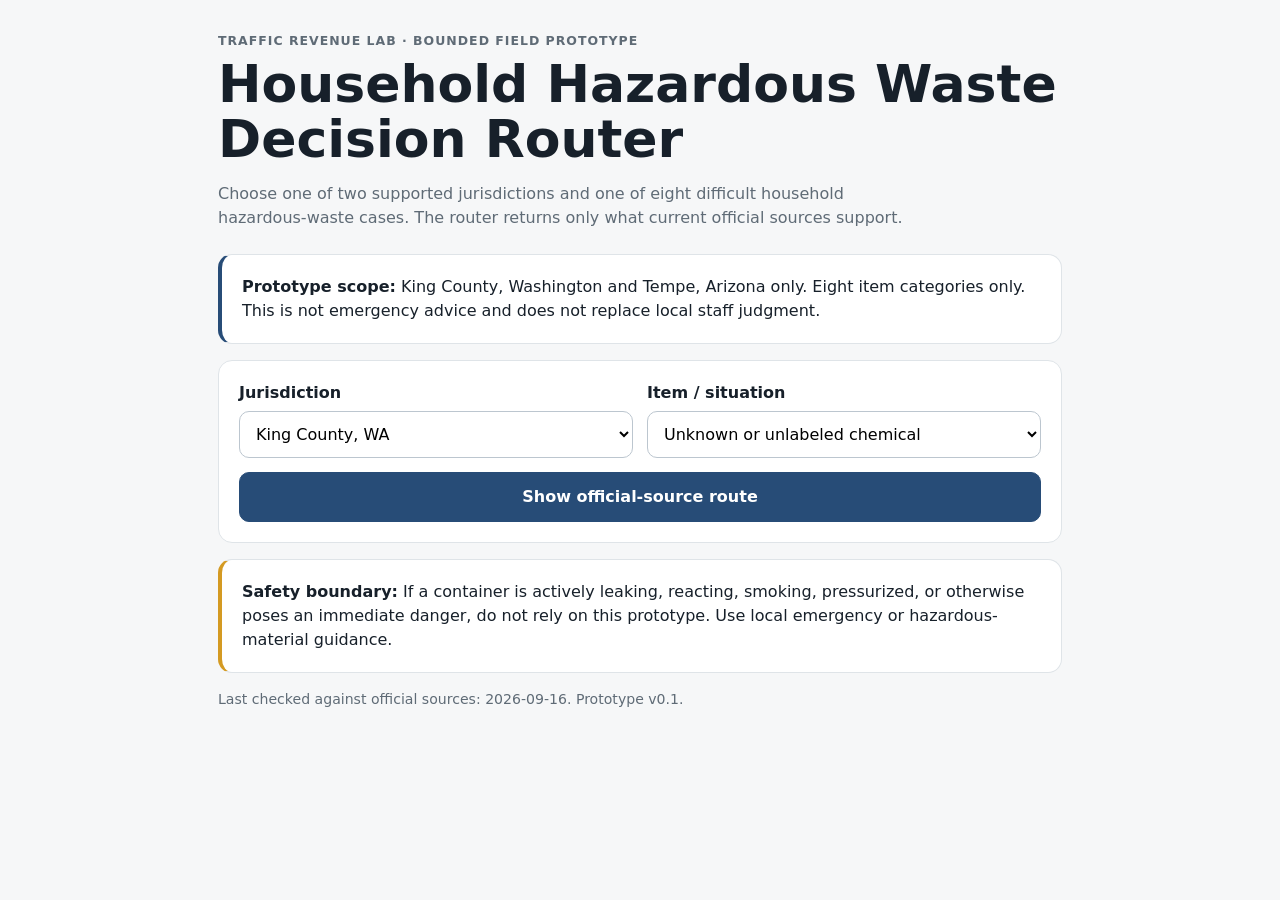
==== index.html @ 4c71e214 "Add bounded HHW Decision Router prototype" ====
<!doctype html>
<html lang="en">
<head>
<meta charset="utf-8" />
<meta name="viewport" content="width=device-width,initial-scale=1" />
<title>HHW Decision Router — King County & Tempe</title>
<meta name="description" content="A bounded prototype that routes eight difficult household hazardous waste cases using current official sources for King County, WA and Tempe, AZ." />
<style>
:root{--bg:#f6f7f8;--card:#fff;--text:#17202a;--muted:#5f6b76;--line:#dfe4e8;--ok:#176b45;--warn:#9a5b00;--stop:#9f2d2d;--accent:#274c77}
*{box-sizing:border-box}body{margin:0;font-family:ui-sans-serif,system-ui,-apple-system,BlinkMacSystemFont,"Segoe UI",sans-serif;background:var(--bg);color:var(--text);line-height:1.5}
main{max-width:880px;margin:0 auto;padding:32px 18px 64px}.hero{margin-bottom:24px}.eyebrow{text-transform:uppercase;letter-spacing:.08em;font-size:.78rem;color:var(--muted);font-weight:700}.hero h1{font-size:clamp(2rem,5vw,3.25rem);line-height:1.05;margin:.4rem 0 .8rem}.hero p{max-width:700px;color:var(--muted)}
.panel,.result,.note{background:var(--card);border:1px solid var(--line);border-radius:14px;padding:20px;margin:16px 0}.grid{display:grid;grid-template-columns:1fr 1fr;gap:14px}@media(max-width:680px){.grid{grid-template-columns:1fr}}
label{display:block;font-weight:700;margin-bottom:6px}select,button{width:100%;font:inherit;border-radius:10px;border:1px solid #bcc6cf;padding:12px;background:#fff}button{margin-top:14px;background:var(--accent);color:#fff;border-color:var(--accent);font-weight:700;cursor:pointer}button:hover{filter:brightness(.96)}
.result{display:none}.result.show{display:block}.status{display:inline-block;padding:5px 9px;border-radius:999px;font-size:.8rem;font-weight:800;letter-spacing:.02em}.status.ok{background:#e4f4ec;color:var(--ok)}.status.warn{background:#fff1d8;color:var(--warn)}.status.stop{background:#fde6e6;color:var(--stop)}
.result h2{margin:.65rem 0}.meta{color:var(--muted);font-size:.92rem}.facts{padding-left:1.2rem}.facts li{margin:.45rem 0}.source{margin-top:18px;padding-top:14px;border-top:1px solid var(--line)}a{color:#1d5f9e}.small{font-size:.88rem;color:var(--muted)}
.warning{border-left:4px solid #d49a22}.scope{border-left:4px solid var(--accent)}
</style>
</head>
<body>
<main>
<section class="hero">
  <div class="eyebrow">Traffic Revenue Lab · bounded field prototype</div>
  <h1>Household Hazardous Waste Decision Router</h1>
  <p>Choose one of two supported jurisdictions and one of eight difficult household hazardous-waste cases. The router returns only what current official sources support.</p>
</section>
<section class="note scope"><strong>Prototype scope:</strong> King County, Washington and Tempe, Arizona only. Eight item categories only. This is not emergency advice and does not replace local staff judgment.</section>
<section class="panel">
  <div class="grid">
    <div><label for="jurisdiction">Jurisdiction</label><select id="jurisdiction"><option value="king">King County, WA</option><option value="tempe">Tempe / Guadalupe, AZ</option></select></div>
    <div><label for="item">Item / situation</label><select id="item">
      <option value="unknown">Unknown or unlabeled chemical</option><option value="leaking">Leaking or damaged container</option><option value="oversized">Oversized container (&gt;5 gallons)</option><option value="pesticide">Pesticide / herbicide</option><option value="fuel">Gasoline / old fuel</option><option value="lights">Fluorescent / CFL / HID lamp</option><option value="propane">Propane / compressed gas</option><option value="paint">Paint / stain / varnish / solvent</option>
    </select></div>
  </div>
  <button id="route">Show official-source route</button>
</section>
<section id="result" class="result" aria-live="polite"></section>
<section class="note warning"><strong>Safety boundary:</strong> If a container is actively leaking, reacting, smoking, pressurized, or otherwise poses an immediate danger, do not rely on this prototype. Use local emergency or hazardous-material guidance.</section>
<p class="small">Last checked against official sources: 2026-09-16. Prototype v0.1.</p>
</main>
<script>
const DATA={
king:{name:'King County, Washington',common:'Household hazardous-waste rules vary by product and container condition.',items:{
unknown:{status:'OFFICIAL HELP LINE REQUIRED',class:'stop',next:'Do not bring unknown or unlabeled waste to a King County hazardous-waste collection site. Contact the Haz Waste Help Line first.',facts:['Unknown or unlabeled waste is not accepted at hazardous-waste collection facilities.','Haz Waste Help Line: 206-296-4692; haz.waste@kingcounty.gov.'],source:'https://kingcounty.gov/en/dept/dnrp/waste-services/hazardous-waste-program/household/products/unknown-unlabeled-waste'},
leaking:{status:'STAFF REVIEW REQUIRED',class:'warn',next:'Secure the material for transport only if safe to do so, and call the Haz Waste Help Line if you are unsure how to transport it.',facts:['Keep products in original containers when possible.','Secure containers so they do not tip or leak; previously opened containers should go in an impermeable secondary container.','Do not mix products.'],source:'https://kingcounty.gov/en/dept/dnrp/waste-services/hazardous-waste-program/news-events/news/transporting-hazardous-waste-should-not-be-risky-business'},
oversized:{status:'OFFICIAL HELP LINE REQUIRED',class:'stop',next:'Call the Haz Waste Help Line for large containers or quantities before transporting them.',facts:['General household HHW containers are generally limited to 5 gallons or less.','Wastemobile rules do not accept containers larger than 5 gallons for ordinary HHW categories; product-specific exceptions such as propane have separate limits.'],source:'https://cdn.kingcounty.gov/ko-kr/dept/dnrp/waste-services/hazardous-waste-program/wastemobile'},
pesticide:{status:'ACCEPTED WITH CONDITIONS',class:'ok',next:'Bring household pesticides/herbicides to a King County hazardous-waste collection site or Wastemobile, within posted limits.',facts:['Pesticides and herbicides are accepted.','Professional-grade herbicides/pesticides are excluded from the Wastemobile listing.','General household HHW quantity/container limits apply.'],source:'https://cdn.kingcounty.gov/ko-kr/dept/dnrp/waste-services/hazardous-waste-program/wastemobile'},
fuel:{status:'ACCEPTED WITH CONDITIONS',class:'ok',next:'Bring gasoline/fuel in an approved safety can labeled “gasoline” to a hazardous-waste collection site.',facts:['Containers must be 5 gallons or less.','Limit: 25 gallons or less per trip.'],source:'https://kingcounty.gov/en/dept/dnrp/waste-services/hazardous-waste-program/household/products/gasoline-fuel'},
lights:{status:'ACCEPTED WITH CONDITIONS',class:'ok',next:'Bring supported fluorescent/CFL/HID lamps to a hazardous-waste collection site, within lamp limits.',facts:['Fluorescent bulbs/tubes are accepted until daily storage capacity is reached.','Limit: 15 fluorescent lights/tubes per visit.','Limit: 2 HID lamps per visit.'],source:'https://kingcounty.gov/en/dept/dnrp/waste-services/hazardous-waste-program/household/products/fluorescent-light-bulbs'},
propane:{status:'ACCEPTED WITH CONDITIONS',class:'ok',next:'Bring eligible propane/butane tanks to a hazardous-waste facility if within size and trip limits.',facts:['Maximum tank size accepted: 8 gallons.','Limit: 5 tanks per trip.','Larger tanks should be returned to the manufacturer or a listed alternative such as Blue Rhino.'],source:'https://kingcounty.gov/en/dept/dnrp/waste-services/hazardous-waste-program/household/products/propane-butane-tanks'},
paint:{status:'ROUTED BY PAINT TYPE',class:'warn',next:'Identify the paint/solvent type before disposal.',facts:['Oil-based paint, paint stripper and paint thinner are accepted at hazardous-waste facilities.','Latex/water-based/acrylic paint is not accepted at King County hazardous-waste facilities; King County directs residents to PaintCare or solidification/disposal options.','Varnish/lacquer is listed as accepted at the Wastemobile.'],source:'https://kingcounty.gov/en/dept/dnrp/waste-services/hazard-waste-program/household/products/paint-latex-water-based-acrylic'}
}},
tempe:{name:'Tempe / Guadalupe, Arizona',common:'The Tempe HPCC serves Tempe and Guadalupe residents and requires proof of residency.',items:{
unknown:{status:'STAFF REVIEW REQUIRED',class:'warn',next:'Contact the Household Products Collection Center before bringing an unlisted or unknown item.',facts:['Tempe instructs residents to contact HPCC about items not listed on the accepted-items page.','HPCC: 480-858-2223; householdhazwaste@tempe.gov.'],source:'https://www.tempe.gov/government/public-works/household-products-collection-center/items-accepted-for-disposal'},
leaking:{status:'STAFF REVIEW REQUIRED',class:'warn',next:'Contact HPCC before transport if a container is leaking or damaged.',facts:['Tempe provides transport/drop-off procedures but does not publish a blanket acceptance rule for leaking or damaged HHW.','Waste must be transported in the rear-most part of the vehicle and in cardboard boxes; staff unloads items.'],source:'https://www.tempe.gov/government/public-works/household-products-collection-center'},
oversized:{status:'STAFF REVIEW / POSSIBLE PICKUP',class:'warn',next:'Call or email HPCC before moving a container larger than 5 gallons.',facts:['Containers larger than 5 gallons pose unique handling problems.','HPCC staff may examine the container and possibly schedule pickup.','If Tempe cannot dispose of it, staff may provide an outside-contractor contact at the resident’s expense.'],source:'https://www.tempe.gov/government/public-works/household-products-collection-center/items-accepted-for-disposal'},
pesticide:{status:'ACCEPTED',class:'ok',next:'Tempe/Guadalupe residents may bring listed household pesticides/herbicides to HPCC with proof of residency.',facts:['Herbicides, insecticides and rodenticides are on the accepted-items list.','Proof of Tempe or Guadalupe residency is required.'],source:'https://www.tempe.gov/government/public-works/household-products-collection-center/items-accepted-for-disposal'},
fuel:{status:'ACCEPTED',class:'ok',next:'Tempe/Guadalupe residents may bring listed automotive/household fuel products to HPCC with proof of residency.',facts:['Automotive products are accepted by HPCC.','Proof of residency is required.'],source:'https://www.tempe.gov/government/public-works/household-products-collection-center/items-accepted-for-disposal'},
lights:{status:'ACCEPTED',class:'ok',next:'Bring fluorescent/CFL/HID/metal-halide lamps to HPCC with proof of residency.',facts:['Fluorescent lamps and CFL/HID/metal-halide bulbs are explicitly listed as accepted.'],source:'https://www.tempe.gov/government/public-works/household-products-collection-center/items-accepted-for-disposal'},
propane:{status:'ACCEPTED — PROPANE ONLY',class:'ok',next:'Bring propane tanks to HPCC; other gas cylinders are excluded.',facts:['Propane tanks are accepted.','Gas cylinders other than propane are listed as not accepted.'],source:'https://www.tempe.gov/government/public-works/household-products-collection-center/items-accepted-for-disposal'},
paint:{status:'ACCEPTED WITH SUBTYPE CHECK',class:'ok',next:'Bring listed paints/solvents to HPCC; contact HPCC for an unlisted subtype.',facts:['Latex paint, oil-based paint/stain, acetone, paint thinner, glue and MEK are listed as accepted.','For an item not listed, Tempe directs residents to contact HPCC.'],source:'https://www.tempe.gov/government/public-works/household-products-collection-center/items-accepted-for-disposal'}
}}
};
function esc(s){return s.replace(/[&<>\"]/g,c=>({'&':'&amp;','<':'&lt;','>':'&gt;','\"':'&quot;'}[c]))}
function render(){const j=document.getElementById('jurisdiction').value;const i=document.getElementById('item').value;const d=DATA[j].items[i];const r=document.getElementById('result');r.innerHTML=`<span class="status ${d.class}">${esc(d.status)}</span><h2>${esc(DATA[j].name)}</h2><p><strong>What to do next:</strong> ${esc(d.next)}</p><ul class="facts">${d.facts.map(x=>`<li>${esc(x)}</li>`).join('')}</ul><div class="source"><strong>Official source</strong><br><a href="${d.source}" target="_blank" rel="noopener">Open source page</a><div class="meta">Last checked: 2026-09-16 · Scope: household use only</div></div>`;r.classList.add('show');r.scrollIntoView({behavior:'smooth',block:'start'});}
document.getElementById('route').addEventListener('click',render);
</script>
</body></html>
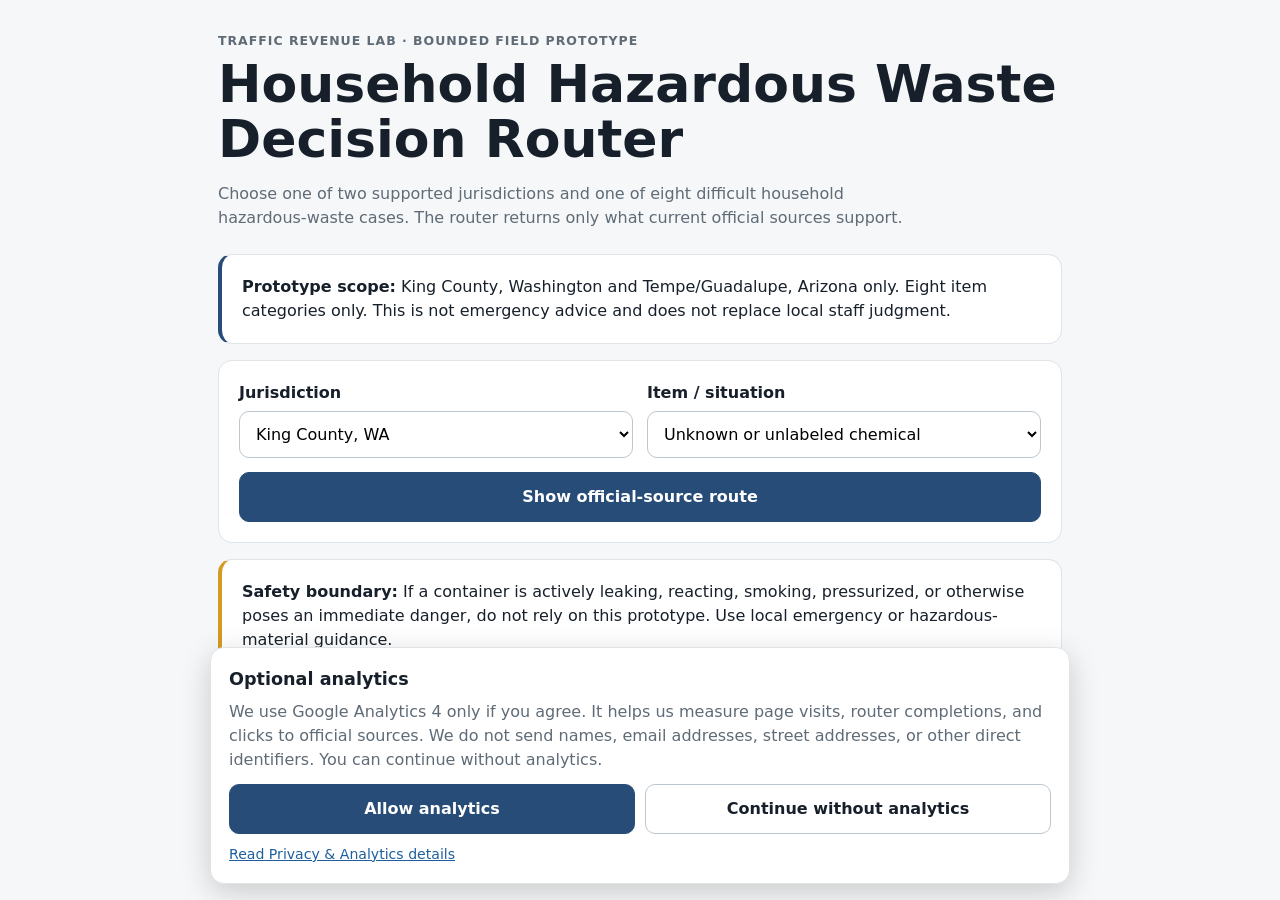
==== commit a5320f57: "Add consent-gated GA4 measurement and privacy controls" ====
--- a/index.html
+++ b/index.html
@@ -3,65 +3,60 @@
 <head>
 <meta charset="utf-8" />
 <meta name="viewport" content="width=device-width,initial-scale=1" />
+<meta name="google-site-verification" content="U-JoByjiwSlOjhhu0RpXA_mRTwRB1z3oE8jOZvv11-8" />
+<link rel="canonical" href="https://jyun1412.github.io/traffic-revenue-lab-hhw/" />
 <title>HHW Decision Router — King County & Tempe</title>
 <meta name="description" content="A bounded prototype that routes eight difficult household hazardous waste cases using current official sources for King County, WA and Tempe, AZ." />
 <style>
 :root{--bg:#f6f7f8;--card:#fff;--text:#17202a;--muted:#5f6b76;--line:#dfe4e8;--ok:#176b45;--warn:#9a5b00;--stop:#9f2d2d;--accent:#274c77}
-*{box-sizing:border-box}body{margin:0;font-family:ui-sans-serif,system-ui,-apple-system,BlinkMacSystemFont,"Segoe UI",sans-serif;background:var(--bg);color:var(--text);line-height:1.5}
-main{max-width:880px;margin:0 auto;padding:32px 18px 64px}.hero{margin-bottom:24px}.eyebrow{text-transform:uppercase;letter-spacing:.08em;font-size:.78rem;color:var(--muted);font-weight:700}.hero h1{font-size:clamp(2rem,5vw,3.25rem);line-height:1.05;margin:.4rem 0 .8rem}.hero p{max-width:700px;color:var(--muted)}
-.panel,.result,.note{background:var(--card);border:1px solid var(--line);border-radius:14px;padding:20px;margin:16px 0}.grid{display:grid;grid-template-columns:1fr 1fr;gap:14px}@media(max-width:680px){.grid{grid-template-columns:1fr}}
-label{display:block;font-weight:700;margin-bottom:6px}select,button{width:100%;font:inherit;border-radius:10px;border:1px solid #bcc6cf;padding:12px;background:#fff}button{margin-top:14px;background:var(--accent);color:#fff;border-color:var(--accent);font-weight:700;cursor:pointer}button:hover{filter:brightness(.96)}
-.result{display:none}.result.show{display:block}.status{display:inline-block;padding:5px 9px;border-radius:999px;font-size:.8rem;font-weight:800;letter-spacing:.02em}.status.ok{background:#e4f4ec;color:var(--ok)}.status.warn{background:#fff1d8;color:var(--warn)}.status.stop{background:#fde6e6;color:var(--stop)}
-.result h2{margin:.65rem 0}.meta{color:var(--muted);font-size:.92rem}.facts{padding-left:1.2rem}.facts li{margin:.45rem 0}.source{margin-top:18px;padding-top:14px;border-top:1px solid var(--line)}a{color:#1d5f9e}.small{font-size:.88rem;color:var(--muted)}
-.warning{border-left:4px solid #d49a22}.scope{border-left:4px solid var(--accent)}
+*{box-sizing:border-box}body{margin:0;font-family:ui-sans-serif,system-ui,-apple-system,BlinkMacSystemFont,"Segoe UI",sans-serif;background:var(--bg);color:var(--text);line-height:1.5}main{max-width:880px;margin:0 auto;padding:32px 18px 92px}.hero{margin-bottom:24px}.eyebrow{text-transform:uppercase;letter-spacing:.08em;font-size:.78rem;color:var(--muted);font-weight:700}.hero h1{font-size:clamp(2rem,5vw,3.25rem);line-height:1.05;margin:.4rem 0 .8rem}.hero p{max-width:700px;color:var(--muted)}.panel,.result,.note{background:var(--card);border:1px solid var(--line);border-radius:14px;padding:20px;margin:16px 0}.grid{display:grid;grid-template-columns:1fr 1fr;gap:14px}@media(max-width:680px){.grid{grid-template-columns:1fr}.consent-actions{flex-direction:column}.consent-actions button{width:100%}}label{display:block;font-weight:700;margin-bottom:6px}select,button{width:100%;font:inherit;border-radius:10px;border:1px solid #bcc6cf;padding:12px;background:#fff}button{margin-top:14px;background:var(--accent);color:#fff;border-color:var(--accent);font-weight:700;cursor:pointer}button.secondary{background:#fff;color:var(--text);border-color:#bcc6cf}button:hover{filter:brightness(.97)}.result{display:none}.result.show{display:block}.status{display:inline-block;padding:5px 9px;border-radius:999px;font-size:.8rem;font-weight:800}.status.ok{background:#e4f4ec;color:var(--ok)}.status.warn{background:#fff1d8;color:var(--warn)}.status.stop{background:#fde6e6;color:var(--stop)}.result h2{margin:.65rem 0}.meta{color:var(--muted);font-size:.92rem}.facts{padding-left:1.2rem}.facts li{margin:.45rem 0}.source{margin-top:18px;padding-top:14px;border-top:1px solid var(--line)}a{color:#1d5f9e}.small{font-size:.88rem;color:var(--muted)}.warning{border-left:4px solid #d49a22}.scope{border-left:4px solid var(--accent)}footer{margin-top:28px;color:var(--muted);font-size:.9rem}.consent{position:fixed;left:16px;right:16px;bottom:16px;max-width:860px;margin:auto;background:#fff;border:1px solid var(--line);box-shadow:0 8px 30px rgba(0,0,0,.18);border-radius:14px;padding:18px;z-index:9999}.consent[hidden]{display:none}.consent h2{font-size:1.1rem;margin:0 0 8px}.consent p{margin:0;color:var(--muted)}.consent-actions{display:flex;gap:10px;margin-top:12px}.consent-actions button{margin:0}.privacy-controls{margin-top:8px}
 </style>
 </head>
 <body>
 <main>
-<section class="hero">
-  <div class="eyebrow">Traffic Revenue Lab · bounded field prototype</div>
-  <h1>Household Hazardous Waste Decision Router</h1>
-  <p>Choose one of two supported jurisdictions and one of eight difficult household hazardous-waste cases. The router returns only what current official sources support.</p>
-</section>
-<section class="note scope"><strong>Prototype scope:</strong> King County, Washington and Tempe, Arizona only. Eight item categories only. This is not emergency advice and does not replace local staff judgment.</section>
-<section class="panel">
-  <div class="grid">
-    <div><label for="jurisdiction">Jurisdiction</label><select id="jurisdiction"><option value="king">King County, WA</option><option value="tempe">Tempe / Guadalupe, AZ</option></select></div>
-    <div><label for="item">Item / situation</label><select id="item">
-      <option value="unknown">Unknown or unlabeled chemical</option><option value="leaking">Leaking or damaged container</option><option value="oversized">Oversized container (&gt;5 gallons)</option><option value="pesticide">Pesticide / herbicide</option><option value="fuel">Gasoline / old fuel</option><option value="lights">Fluorescent / CFL / HID lamp</option><option value="propane">Propane / compressed gas</option><option value="paint">Paint / stain / varnish / solvent</option>
-    </select></div>
-  </div>
-  <button id="route">Show official-source route</button>
-</section>
+<section class="hero"><div class="eyebrow">Traffic Revenue Lab · bounded field prototype</div><h1>Household Hazardous Waste Decision Router</h1><p>Choose one of two supported jurisdictions and one of eight difficult household hazardous-waste cases. The router returns only what current official sources support.</p></section>
+<section class="note scope"><strong>Prototype scope:</strong> King County, Washington and Tempe/Guadalupe, Arizona only. Eight item categories only. This is not emergency advice and does not replace local staff judgment.</section>
+<section class="panel"><div class="grid"><div><label for="jurisdiction">Jurisdiction</label><select id="jurisdiction"><option value="king">King County, WA</option><option value="tempe">Tempe / Guadalupe, AZ</option></select></div><div><label for="item">Item / situation</label><select id="item"><option value="unknown">Unknown or unlabeled chemical</option><option value="leaking">Leaking or damaged container</option><option value="oversized">Oversized container (&gt;5 gallons)</option><option value="pesticide">Pesticide / herbicide</option><option value="fuel">Gasoline / old fuel</option><option value="lights">Fluorescent / CFL / HID lamp</option><option value="propane">Propane / compressed gas</option><option value="paint">Paint / stain / varnish / solvent</option></select></div></div><button id="route">Show official-source route</button></section>
 <section id="result" class="result" aria-live="polite"></section>
 <section class="note warning"><strong>Safety boundary:</strong> If a container is actively leaking, reacting, smoking, pressurized, or otherwise poses an immediate danger, do not rely on this prototype. Use local emergency or hazardous-material guidance.</section>
-<p class="small">Last checked against official sources: 2026-09-16. Prototype v0.1.</p>
+<footer><div>Last checked against official sources: 2026-09-16 · Prototype v0.1</div><div class="privacy-controls"><a href="privacy.html">Privacy & Analytics</a> · <a href="#" id="privacyPrefs">Change analytics preference</a></div></footer>
 </main>
+<div id="consent" class="consent" hidden role="dialog" aria-live="polite" aria-label="Analytics preference"><h2>Optional analytics</h2><p>We use Google Analytics 4 only if you agree. It helps us measure page visits, router completions, and clicks to official sources. We do not send names, email addresses, street addresses, or other direct identifiers. You can continue without analytics.</p><div class="consent-actions"><button id="acceptAnalytics">Allow analytics</button><button id="declineAnalytics" class="secondary">Continue without analytics</button></div><div class="small" style="margin-top:10px"><a href="privacy.html">Read Privacy & Analytics details</a></div></div>
 <script>
+const GA_ID='G-1B9F5Q2TKZ';
+let analyticsReady=false;
+function gtag(){window.dataLayer=window.dataLayer||[];window.dataLayer.push(arguments)}
+function loadAnalytics(){if(analyticsReady)return;analyticsReady=true;window.dataLayer=window.dataLayer||[];gtag('consent','default',{analytics_storage:'granted',ad_storage:'denied',ad_user_data:'denied',ad_personalization:'denied'});const s=document.createElement('script');s.async=true;s.src='https://www.googletagmanager.com/gtag/js?id='+encodeURIComponent(GA_ID);document.head.appendChild(s);gtag('js',new Date());gtag('config',GA_ID,{send_page_view:true,allow_google_signals:false});}
+function setConsent(choice){localStorage.setItem('trl_analytics_consent',choice);document.getElementById('consent').hidden=true;if(choice==='granted')loadAnalytics()}
+function showConsent(){document.getElementById('consent').hidden=false}
+const savedConsent=localStorage.getItem('trl_analytics_consent');if(savedConsent==='granted')loadAnalytics();else if(savedConsent!=='denied')showConsent();
+document.getElementById('acceptAnalytics').addEventListener('click',()=>setConsent('granted'));document.getElementById('declineAnalytics').addEventListener('click',()=>setConsent('denied'));document.getElementById('privacyPrefs').addEventListener('click',e=>{e.preventDefault();showConsent()});
 const DATA={
-king:{name:'King County, Washington',common:'Household hazardous-waste rules vary by product and container condition.',items:{
+king:{name:'King County, Washington',items:{
 unknown:{status:'OFFICIAL HELP LINE REQUIRED',class:'stop',next:'Do not bring unknown or unlabeled waste to a King County hazardous-waste collection site. Contact the Haz Waste Help Line first.',facts:['Unknown or unlabeled waste is not accepted at hazardous-waste collection facilities.','Haz Waste Help Line: 206-296-4692; haz.waste@kingcounty.gov.'],source:'https://kingcounty.gov/en/dept/dnrp/waste-services/hazardous-waste-program/household/products/unknown-unlabeled-waste'},
 leaking:{status:'STAFF REVIEW REQUIRED',class:'warn',next:'Secure the material for transport only if safe to do so, and call the Haz Waste Help Line if you are unsure how to transport it.',facts:['Keep products in original containers when possible.','Secure containers so they do not tip or leak; previously opened containers should go in an impermeable secondary container.','Do not mix products.'],source:'https://kingcounty.gov/en/dept/dnrp/waste-services/hazardous-waste-program/news-events/news/transporting-hazardous-waste-should-not-be-risky-business'},
-oversized:{status:'OFFICIAL HELP LINE REQUIRED',class:'stop',next:'Call the Haz Waste Help Line for large containers or quantities before transporting them.',facts:['General household HHW containers are generally limited to 5 gallons or less.','Wastemobile rules do not accept containers larger than 5 gallons for ordinary HHW categories; product-specific exceptions such as propane have separate limits.'],source:'https://cdn.kingcounty.gov/ko-kr/dept/dnrp/waste-services/hazardous-waste-program/wastemobile'},
-pesticide:{status:'ACCEPTED WITH CONDITIONS',class:'ok',next:'Bring household pesticides/herbicides to a King County hazardous-waste collection site or Wastemobile, within posted limits.',facts:['Pesticides and herbicides are accepted.','Professional-grade herbicides/pesticides are excluded from the Wastemobile listing.','General household HHW quantity/container limits apply.'],source:'https://cdn.kingcounty.gov/ko-kr/dept/dnrp/waste-services/hazardous-waste-program/wastemobile'},
+oversized:{status:'OFFICIAL HELP LINE REQUIRED',class:'stop',next:'Call the Haz Waste Help Line for large containers or quantities before transporting them.',facts:['General household HHW containers are generally limited to 5 gallons or less.','Product-specific exceptions such as propane have separate limits.'],source:'https://kingcounty.gov/en/dept/dnrp/waste-services/hazardous-waste-program/household'},
+pesticide:{status:'ACCEPTED WITH CONDITIONS',class:'ok',next:'Bring household pesticides/herbicides to a King County hazardous-waste collection site or Wastemobile, within posted limits.',facts:['Pesticides and herbicides are accepted.','Professional-grade products and quantity/container limits may differ.'],source:'https://kingcounty.gov/en/dept/dnrp/waste-services/hazardous-waste-program/household'},
 fuel:{status:'ACCEPTED WITH CONDITIONS',class:'ok',next:'Bring gasoline/fuel in an approved safety can labeled “gasoline” to a hazardous-waste collection site.',facts:['Containers must be 5 gallons or less.','Limit: 25 gallons or less per trip.'],source:'https://kingcounty.gov/en/dept/dnrp/waste-services/hazardous-waste-program/household/products/gasoline-fuel'},
 lights:{status:'ACCEPTED WITH CONDITIONS',class:'ok',next:'Bring supported fluorescent/CFL/HID lamps to a hazardous-waste collection site, within lamp limits.',facts:['Fluorescent bulbs/tubes are accepted until daily storage capacity is reached.','Limit: 15 fluorescent lights/tubes per visit.','Limit: 2 HID lamps per visit.'],source:'https://kingcounty.gov/en/dept/dnrp/waste-services/hazardous-waste-program/household/products/fluorescent-light-bulbs'},
-propane:{status:'ACCEPTED WITH CONDITIONS',class:'ok',next:'Bring eligible propane/butane tanks to a hazardous-waste facility if within size and trip limits.',facts:['Maximum tank size accepted: 8 gallons.','Limit: 5 tanks per trip.','Larger tanks should be returned to the manufacturer or a listed alternative such as Blue Rhino.'],source:'https://kingcounty.gov/en/dept/dnrp/waste-services/hazardous-waste-program/household/products/propane-butane-tanks'},
-paint:{status:'ROUTED BY PAINT TYPE',class:'warn',next:'Identify the paint/solvent type before disposal.',facts:['Oil-based paint, paint stripper and paint thinner are accepted at hazardous-waste facilities.','Latex/water-based/acrylic paint is not accepted at King County hazardous-waste facilities; King County directs residents to PaintCare or solidification/disposal options.','Varnish/lacquer is listed as accepted at the Wastemobile.'],source:'https://kingcounty.gov/en/dept/dnrp/waste-services/hazard-waste-program/household/products/paint-latex-water-based-acrylic'}
+propane:{status:'ACCEPTED WITH CONDITIONS',class:'ok',next:'Bring eligible propane/butane tanks to a hazardous-waste facility if within size and trip limits.',facts:['Maximum tank size accepted: 8 gallons.','Limit: 5 tanks per trip.','Larger tanks should be returned to the manufacturer or another official alternative.'],source:'https://kingcounty.gov/en/dept/dnrp/waste-services/hazardous-waste-program/household/products/propane-butane-tanks'},
+paint:{status:'ROUTED BY PAINT TYPE',class:'warn',next:'Identify the paint/solvent type before disposal.',facts:['Oil-based paint, paint stripper and paint thinner are accepted at hazardous-waste facilities.','Latex/water-based/acrylic paint follows a different route such as PaintCare or solidification/disposal guidance.'],source:'https://kingcounty.gov/en/dept/dnrp/waste-services/hazardous-waste-program/household/products/paint-latex-water-based-acrylic'}
 }},
-tempe:{name:'Tempe / Guadalupe, Arizona',common:'The Tempe HPCC serves Tempe and Guadalupe residents and requires proof of residency.',items:{
+tempe:{name:'Tempe / Guadalupe, Arizona',items:{
 unknown:{status:'STAFF REVIEW REQUIRED',class:'warn',next:'Contact the Household Products Collection Center before bringing an unlisted or unknown item.',facts:['Tempe instructs residents to contact HPCC about items not listed on the accepted-items page.','HPCC: 480-858-2223; householdhazwaste@tempe.gov.'],source:'https://www.tempe.gov/government/public-works/household-products-collection-center/items-accepted-for-disposal'},
-leaking:{status:'STAFF REVIEW REQUIRED',class:'warn',next:'Contact HPCC before transport if a container is leaking or damaged.',facts:['Tempe provides transport/drop-off procedures but does not publish a blanket acceptance rule for leaking or damaged HHW.','Waste must be transported in the rear-most part of the vehicle and in cardboard boxes; staff unloads items.'],source:'https://www.tempe.gov/government/public-works/household-products-collection-center'},
+leaking:{status:'STAFF REVIEW REQUIRED',class:'warn',next:'Contact HPCC before transport if a container is leaking or damaged.',facts:['Tempe publishes transport/drop-off procedures but not a blanket acceptance rule for leaking or damaged HHW.','Staff review is the source-backed safe route.'],source:'https://www.tempe.gov/government/public-works/household-products-collection-center'},
 oversized:{status:'STAFF REVIEW / POSSIBLE PICKUP',class:'warn',next:'Call or email HPCC before moving a container larger than 5 gallons.',facts:['Containers larger than 5 gallons pose unique handling problems.','HPCC staff may examine the container and possibly schedule pickup.','If Tempe cannot dispose of it, staff may provide an outside-contractor contact at the resident’s expense.'],source:'https://www.tempe.gov/government/public-works/household-products-collection-center/items-accepted-for-disposal'},
 pesticide:{status:'ACCEPTED',class:'ok',next:'Tempe/Guadalupe residents may bring listed household pesticides/herbicides to HPCC with proof of residency.',facts:['Herbicides, insecticides and rodenticides are on the accepted-items list.','Proof of Tempe or Guadalupe residency is required.'],source:'https://www.tempe.gov/government/public-works/household-products-collection-center/items-accepted-for-disposal'},
 fuel:{status:'ACCEPTED',class:'ok',next:'Tempe/Guadalupe residents may bring listed automotive/household fuel products to HPCC with proof of residency.',facts:['Automotive products are accepted by HPCC.','Proof of residency is required.'],source:'https://www.tempe.gov/government/public-works/household-products-collection-center/items-accepted-for-disposal'},
 lights:{status:'ACCEPTED',class:'ok',next:'Bring fluorescent/CFL/HID/metal-halide lamps to HPCC with proof of residency.',facts:['Fluorescent lamps and CFL/HID/metal-halide bulbs are explicitly listed as accepted.'],source:'https://www.tempe.gov/government/public-works/household-products-collection-center/items-accepted-for-disposal'},
 propane:{status:'ACCEPTED — PROPANE ONLY',class:'ok',next:'Bring propane tanks to HPCC; other gas cylinders are excluded.',facts:['Propane tanks are accepted.','Gas cylinders other than propane are listed as not accepted.'],source:'https://www.tempe.gov/government/public-works/household-products-collection-center/items-accepted-for-disposal'},
 paint:{status:'ACCEPTED WITH SUBTYPE CHECK',class:'ok',next:'Bring listed paints/solvents to HPCC; contact HPCC for an unlisted subtype.',facts:['Latex paint, oil-based paint/stain, acetone, paint thinner, glue and MEK are listed as accepted.','For an item not listed, Tempe directs residents to contact HPCC.'],source:'https://www.tempe.gov/government/public-works/household-products-collection-center/items-accepted-for-disposal'}
-}}
-};
-function esc(s){return s.replace(/[&<>\"]/g,c=>({'&':'&amp;','<':'&lt;','>':'&gt;','\"':'&quot;'}[c]))}
-function render(){const j=document.getElementById('jurisdiction').value;const i=document.getElementById('item').value;const d=DATA[j].items[i];const r=document.getElementById('result');r.innerHTML=`<span class="status ${d.class}">${esc(d.status)}</span><h2>${esc(DATA[j].name)}</h2><p><strong>What to do next:</strong> ${esc(d.next)}</p><ul class="facts">${d.facts.map(x=>`<li>${esc(x)}</li>`).join('')}</ul><div class="source"><strong>Official source</strong><br><a href="${d.source}" target="_blank" rel="noopener">Open source page</a><div class="meta">Last checked: 2026-09-16 · Scope: household use only</div></div>`;r.classList.add('show');r.scrollIntoView({behavior:'smooth',block:'start'});}
+}}};
+function esc(s){return String(s).replace(/[&<>\"]/g,c=>({'&':'&amp;','<':'&lt;','>':'&gt;','\"':'&quot;'}[c]))}
+let currentSelection=null;
+function sendEvent(name,params){if(analyticsReady&&typeof window.gtag==='function')gtag('event',name,params)}
+function render(){const j=document.getElementById('jurisdiction').value,i=document.getElementById('item').value,d=DATA[j].items[i],r=document.getElementById('result');currentSelection={j,i};r.innerHTML=`<span class="status ${d.class}">${esc(d.status)}</span><h2>${esc(DATA[j].name)}</h2><p><strong>What to do next:</strong> ${esc(d.next)}</p><ul class="facts">${d.facts.map(x=>`<li>${esc(x)}</li>`).join('')}</ul><div class="source"><strong>Official source</strong><br><a id="officialSource" href="${d.source}" target="_blank" rel="noopener">Open source page</a><div class="meta">Last checked: 2026-09-16 · Scope: household use only</div></div>`;r.classList.add('show');sendEvent('router_result_rendered',{jurisdiction:j,item:i,result_status:d.status});document.getElementById('officialSource').addEventListener('click',()=>sendEvent('official_source_clicked',{jurisdiction:j,item:i,result_status:d.status}));r.scrollIntoView({behavior:'smooth',block:'start'})}
 document.getElementById('route').addEventListener('click',render);
 </script>
-</body></html>
+</body>
+</html>
